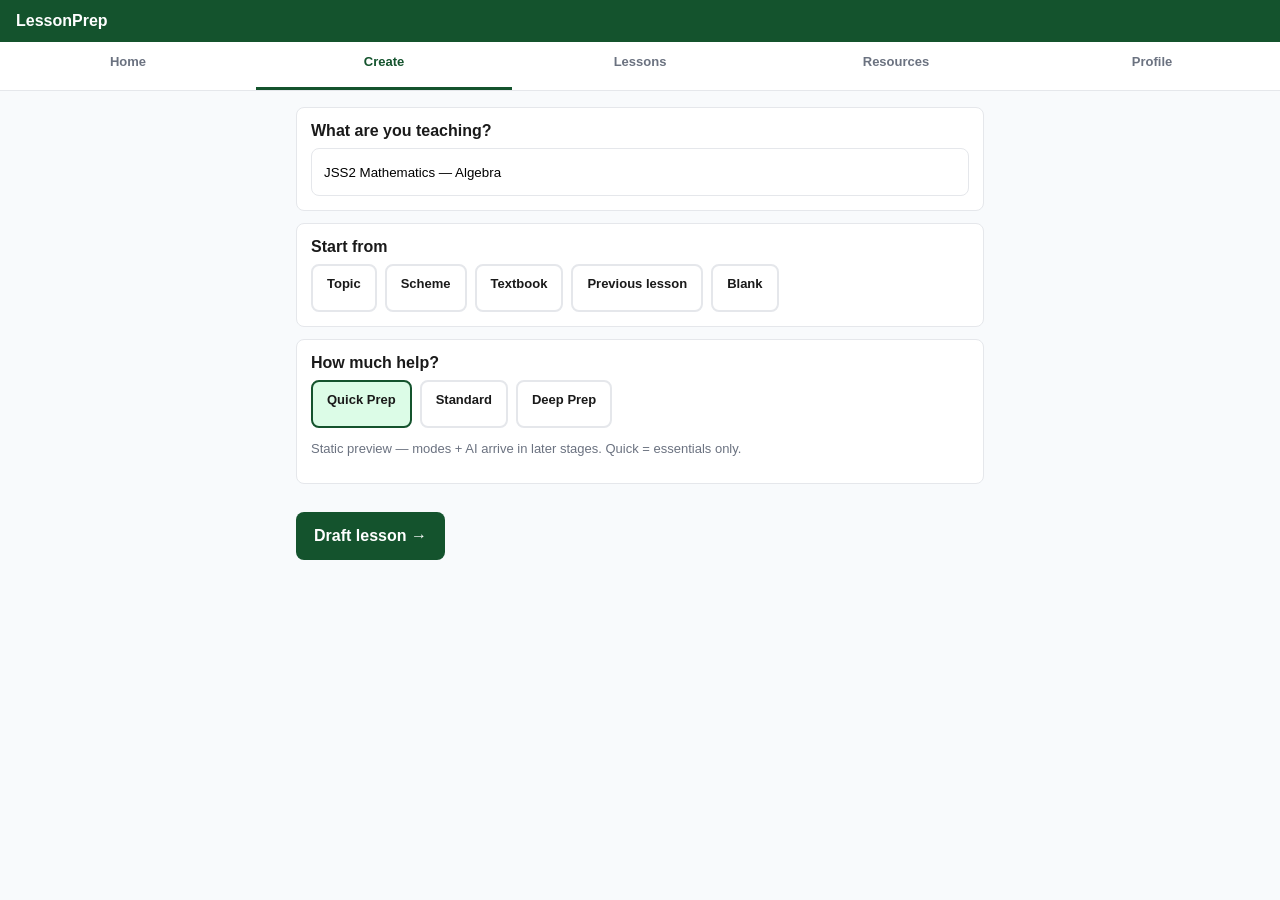
==== app/create.html @ 7714e3ba "Stage 2: static 5-page skeleton with print stylesheet" ====
<!DOCTYPE html>
<html lang="en">
<head>
<meta charset="UTF-8">
<meta name="viewport" content="width=device-width, initial-scale=1.0">
<title>LessonPrep — Create</title>
<link rel="stylesheet" href="styles.css">
</head>
<body>
<header class="appbar">LessonPrep</header>
<nav class="tabs" aria-label="Main">
<a href="index.html">Home</a><a class="on" href="create.html">Create</a><a href="lessons.html">Lessons</a><a href="resources.html">Resources</a><a href="profile.html">Profile</a>
</nav>
<main class="wrap">
<div class="card"><b>What are you teaching?</b><br><input value="JSS2 Mathematics — Algebra" style="width:100%;min-height:48px;border:1px solid var(--line);border-radius:8px;padding:0 12px;margin-top:8px"></div>
<div class="card"><b>Start from</b><div class="chips"><span>Topic</span><span>Scheme</span><span>Textbook</span><span>Previous lesson</span><span>Blank</span></div></div>
<div class="card"><b>How much help?</b><div class="chips"><span class="sel">Quick Prep</span><span>Standard</span><span>Deep Prep</span></div><p class="hint">Static preview — modes + AI arrive in later stages. Quick = essentials only.</p></div>
<p><a class="btn-p" href="lesson.html">Draft lesson →</a></p>
</main>
</body>
</html>
---- app/styles.css ----
:root{--primary:#14532d;--accent:#f59e0b;--ink:#1a1a1a;--muted:#6b7280;--line:#e5e7eb;--bg:#f8fafc;--card:#fff;--radius:8px}
*{box-sizing:border-box}body{margin:0;font-family:"Segoe UI",Arial,sans-serif;background:var(--bg);color:var(--ink)}
.appbar{background:var(--primary);color:#fff;padding:12px 16px;font-weight:800}.appbar .sub{font-weight:400;font-size:12px;opacity:.8}
.tabs{display:flex;background:#fff;border-bottom:1px solid var(--line)}.tabs a{flex:1;text-align:center;padding:12px 4px;min-height:48px;font-size:13px;font-weight:700;color:var(--muted);text-decoration:none}.tabs a.on{color:var(--primary);border-bottom:3px solid var(--primary)}
.wrap{max-width:720px;margin:0 auto;padding:16px;display:grid;gap:12px}
.card{background:var(--card);border:1px solid var(--line);border-radius:var(--radius);padding:14px}
.ok{background:#dcfce7;border-color:#14532d}
.btn-p{display:inline-block;background:var(--primary);color:#fff;border:0;border-radius:8px;min-height:48px;line-height:48px;padding:0 18px;font-weight:800;cursor:pointer;text-decoration:none}
.chips{display:flex;flex-wrap:wrap;gap:8px;margin-top:8px}.chips span{border:2px solid var(--line);border-radius:8px;padding:10px 14px;min-height:48px;font-weight:700;font-size:13px}.chips .sel{border-color:var(--primary);background:#dcfce7}
.hint{font-size:13px;color:var(--muted)}
.pill-draft{background:#fef9c3;color:#854d0e;border-radius:999px;padding:2px 8px;font-size:12px;font-weight:700}.pill-ready{background:#dcfce7;color:#166534;border-radius:999px;padding:2px 8px;font-size:12px;font-weight:700}.pill-not{background:#fee2e2;color:#991b1b;border-radius:999px;padding:2px 8px;font-size:12px;font-weight:700}
.print-sheet{background:#fff;border:1px solid var(--line);padding:18px}.print-sheet h1{font-family:Georgia,serif;font-size:18px;text-align:center;margin:0}.print-sheet .center{text-align:center;font-size:13px;color:var(--muted)}.print-sheet ol{font-size:14px}.print-sheet li{margin-bottom:6px}
@media print{
.appbar,.tabs,.no-print,.btn-p{display:none !important}
body{background:#fff}.wrap{max-width:100%;padding:0}.print-sheet{border:0;font-family:Georgia,serif}
}
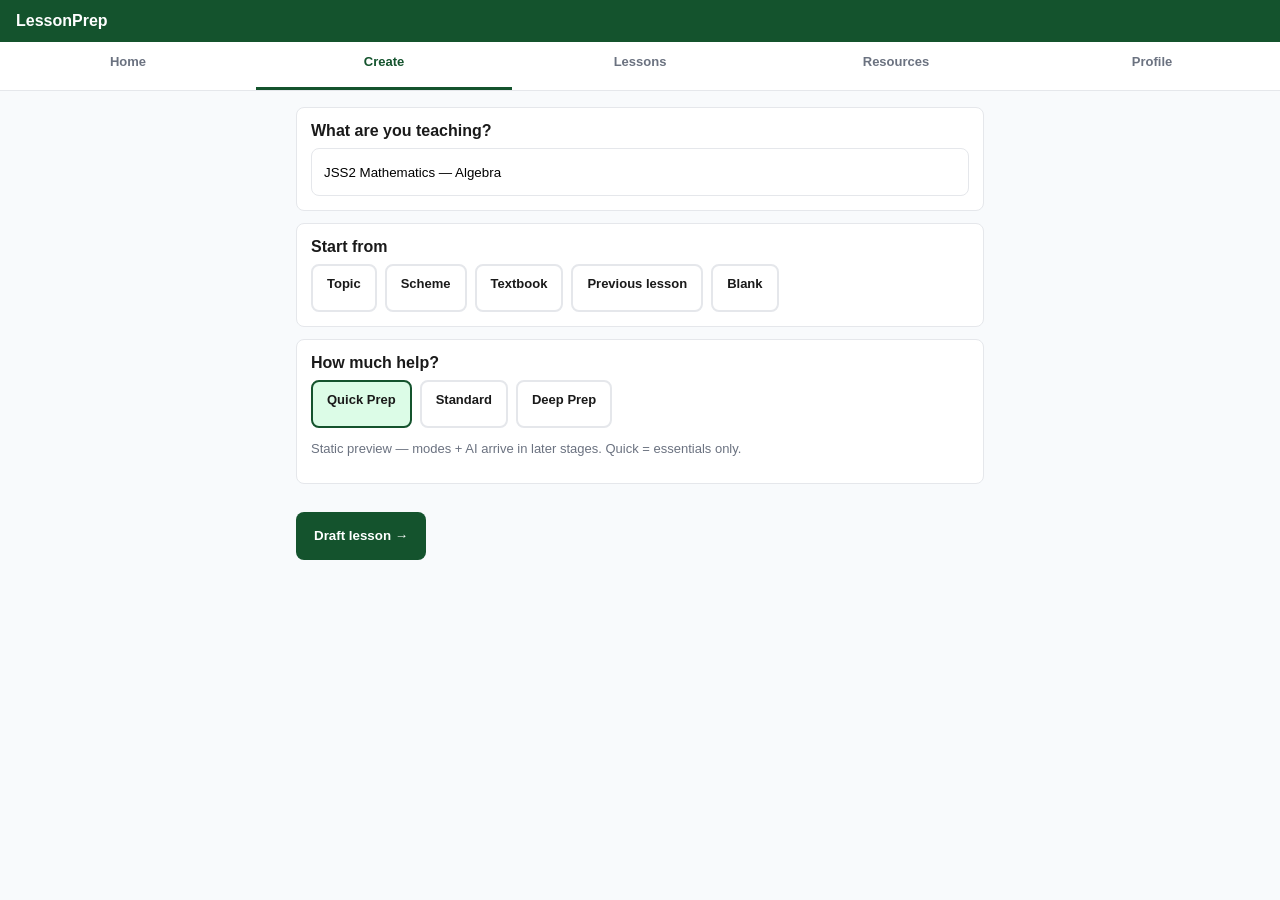
==== commit 4870810a: "Stage 3: interactive editor + localStorage (profiles, CRUD, checklist)" ====
--- a/app/create.html
+++ b/app/create.html
@@ -12,10 +12,18 @@
 <a href="index.html">Home</a><a class="on" href="create.html">Create</a><a href="lessons.html">Lessons</a><a href="resources.html">Resources</a><a href="profile.html">Profile</a>
 </nav>
 <main class="wrap">
-<div class="card"><b>What are you teaching?</b><br><input value="JSS2 Mathematics — Algebra" style="width:100%;min-height:48px;border:1px solid var(--line);border-radius:8px;padding:0 12px;margin-top:8px"></div>
+<div class="card"><b>What are you teaching?</b><br><input id="topic" value="JSS2 Mathematics — Algebra" style="width:100%;min-height:48px;border:1px solid var(--line);border-radius:8px;padding:0 12px;margin-top:8px"></div>
 <div class="card"><b>Start from</b><div class="chips"><span>Topic</span><span>Scheme</span><span>Textbook</span><span>Previous lesson</span><span>Blank</span></div></div>
 <div class="card"><b>How much help?</b><div class="chips"><span class="sel">Quick Prep</span><span>Standard</span><span>Deep Prep</span></div><p class="hint">Static preview — modes + AI arrive in later stages. Quick = essentials only.</p></div>
-<p><a class="btn-p" href="lesson.html">Draft lesson →</a></p>
+<p><button class="btn-p" id="draftBtn">Draft lesson →</button></p>
 </main>
+<script src="app.js"></script>
+<script>
+document.getElementById("draftBtn").addEventListener("click", function(){
+  var t = document.getElementById("topic").value || "Untitled lesson";
+  var l = LP.newLesson(t);
+  location.href = "lesson.html?id=" + l.id;
+});
+</script>
 </body>
 </html>
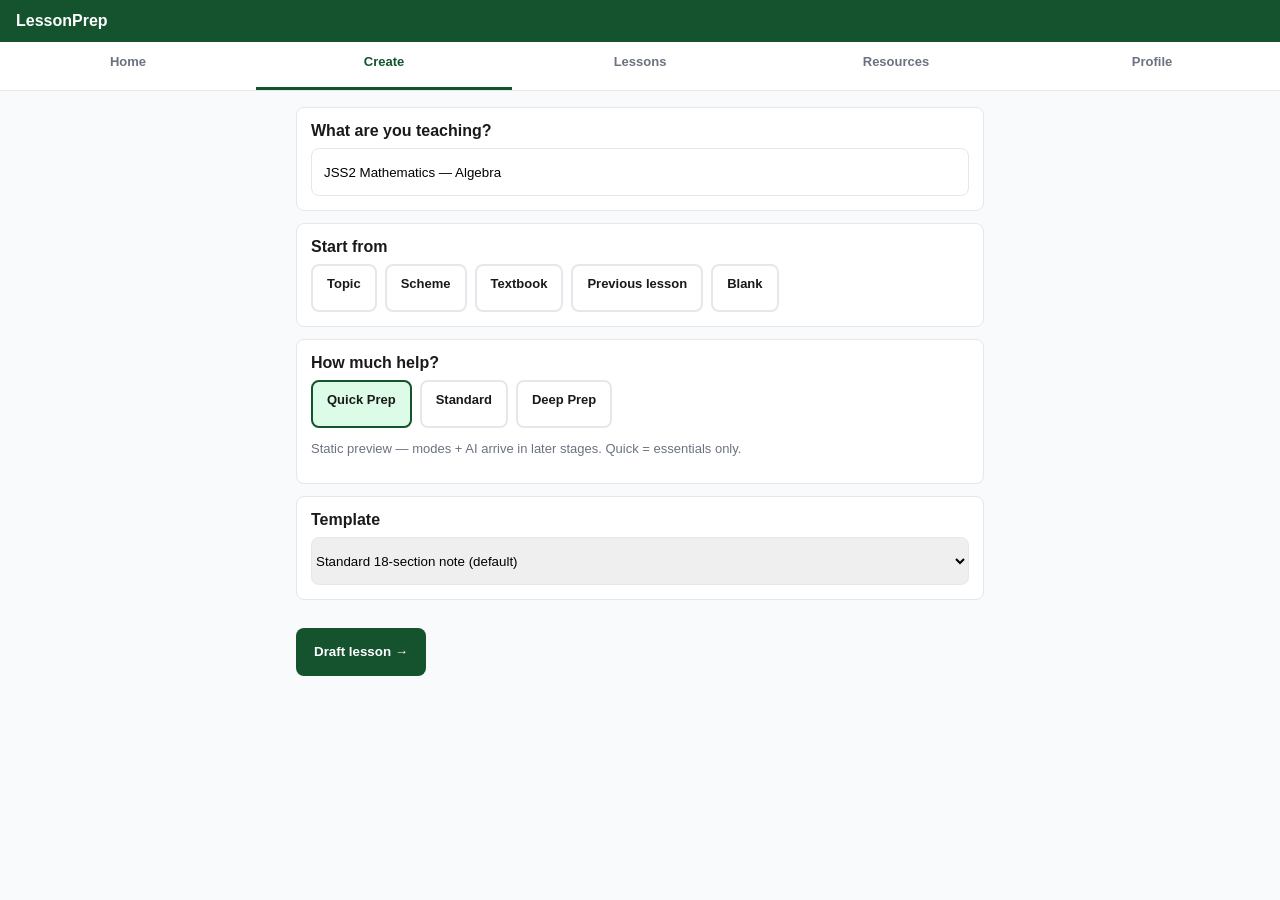
==== commit 3e10740f: "Stage 4: Dexie filing cabinet (versions, templates, schemes, questions, search, favourites)" ====
--- a/app/create.html
+++ b/app/create.html
@@ -15,14 +15,24 @@
 <div class="card"><b>What are you teaching?</b><br><input id="topic" value="JSS2 Mathematics — Algebra" style="width:100%;min-height:48px;border:1px solid var(--line);border-radius:8px;padding:0 12px;margin-top:8px"></div>
 <div class="card"><b>Start from</b><div class="chips"><span>Topic</span><span>Scheme</span><span>Textbook</span><span>Previous lesson</span><span>Blank</span></div></div>
 <div class="card"><b>How much help?</b><div class="chips"><span class="sel">Quick Prep</span><span>Standard</span><span>Deep Prep</span></div><p class="hint">Static preview — modes + AI arrive in later stages. Quick = essentials only.</p></div>
+<div class="card"><b>Template</b><br><select id="tpl" style="width:100%;min-height:48px;border:1px solid var(--line);border-radius:8px;margin-top:8px"><option value="">Standard 18-section note (default)</option></select></div>
 <p><button class="btn-p" id="draftBtn">Draft lesson →</button></p>
 </main>
+<script src="vendor/dexie.min.js"></script>
+<script src="db.js"></script>
 <script src="app.js"></script>
 <script>
-document.getElementById("draftBtn").addEventListener("click", function(){
-  var t = document.getElementById("topic").value || "Untitled lesson";
-  var l = LP.newLesson(t);
-  location.href = "lesson.html?id=" + l.id;
+LP.ready().then(async function(){
+  var sel = document.getElementById("tpl");
+  (await LP.listTemplates()).forEach(function(t){
+    var o = document.createElement("option"); o.value = t.tid; o.textContent = t.name + " (" + t.sections.length + ")";
+    sel.appendChild(o);
+  });
+  document.getElementById("draftBtn").addEventListener("click", async function(){
+    var t = document.getElementById("topic").value || "Untitled lesson";
+    var l = await LP.newLesson(t, document.getElementById("tpl").value || null);
+    location.href = "lesson.html?id=" + l.id;
+  });
 });
 </script>
 </body>
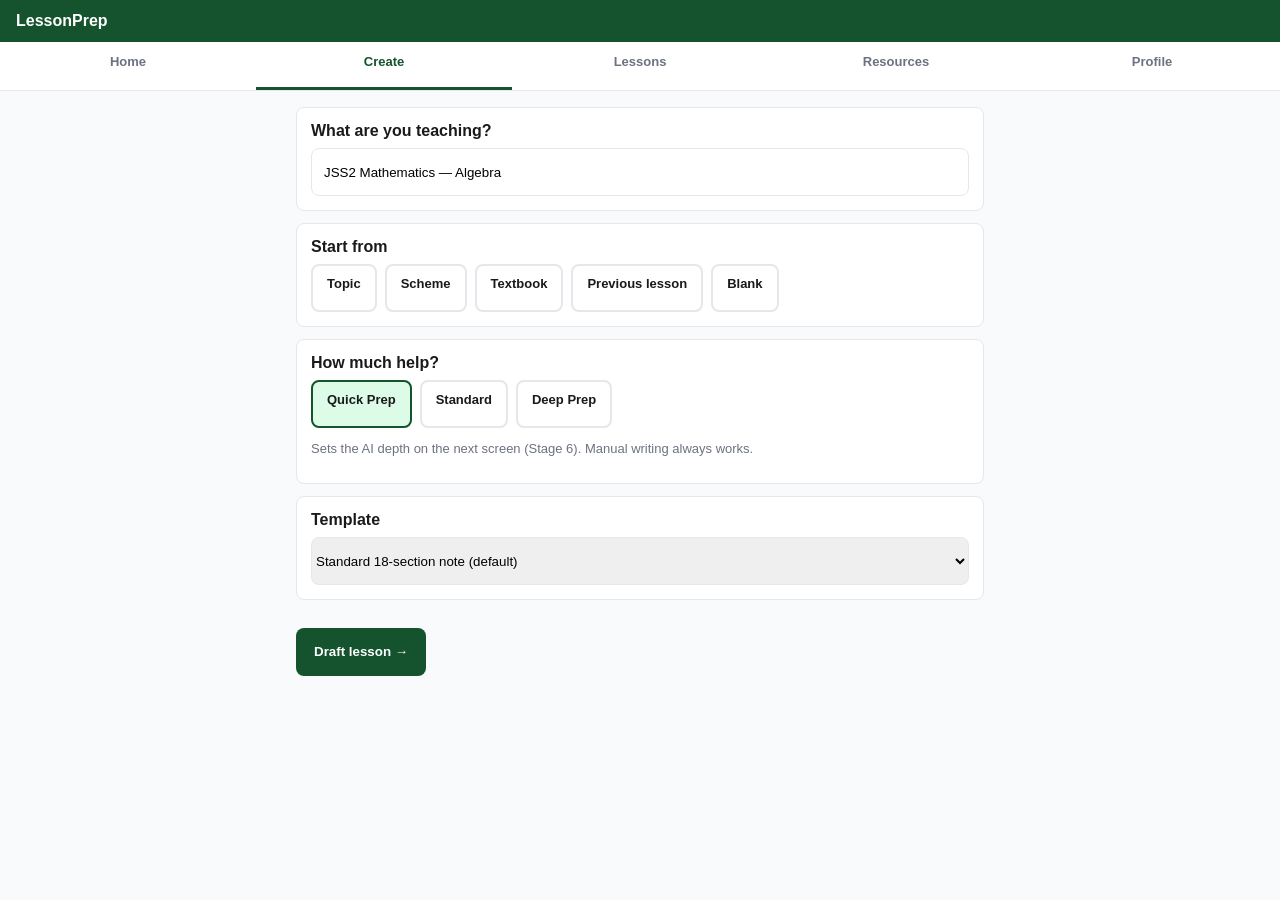
==== commit 635ea9c6: "Stage 6: AI assistant (proxy + amber Accept-Edit-Discard, modes, per-section)" ====
--- a/app/create.html
+++ b/app/create.html
@@ -14,7 +14,7 @@
 <main class="wrap">
 <div class="card"><b>What are you teaching?</b><br><input id="topic" value="JSS2 Mathematics — Algebra" style="width:100%;min-height:48px;border:1px solid var(--line);border-radius:8px;padding:0 12px;margin-top:8px"></div>
 <div class="card"><b>Start from</b><div class="chips"><span>Topic</span><span>Scheme</span><span>Textbook</span><span>Previous lesson</span><span>Blank</span></div></div>
-<div class="card"><b>How much help?</b><div class="chips"><span class="sel">Quick Prep</span><span>Standard</span><span>Deep Prep</span></div><p class="hint">Static preview — modes + AI arrive in later stages. Quick = essentials only.</p></div>
+<div class="card"><b>How much help?</b><div class="chips" id="modes"><span class="sel" data-m="quick">Quick Prep</span><span data-m="standard">Standard</span><span data-m="deep">Deep Prep</span></div><p class="hint">Sets the AI depth on the next screen (Stage 6). Manual writing always works.</p></div>
 <div class="card"><b>Template</b><br><select id="tpl" style="width:100%;min-height:48px;border:1px solid var(--line);border-radius:8px;margin-top:8px"><option value="">Standard 18-section note (default)</option></select></div>
 <p><button class="btn-p" id="draftBtn">Draft lesson →</button></p>
 </main>
@@ -31,7 +31,13 @@
   document.getElementById("draftBtn").addEventListener("click", async function(){
     var t = document.getElementById("topic").value || "Untitled lesson";
     var l = await LP.newLesson(t, document.getElementById("tpl").value || null);
-    location.href = "lesson.html?id=" + l.id;
+    var m = document.querySelector("#modes .sel");
+    location.href = "lesson.html?id=" + l.id + (m ? "&mode=" + m.dataset.m : "");
+  });
+  document.getElementById("modes").addEventListener("click", function(e){
+    if (e.target.tagName !== "SPAN") return;
+    document.querySelectorAll("#modes span").forEach(function(x){ x.classList.remove("sel"); });
+    e.target.classList.add("sel");
   });
 });
 </script>
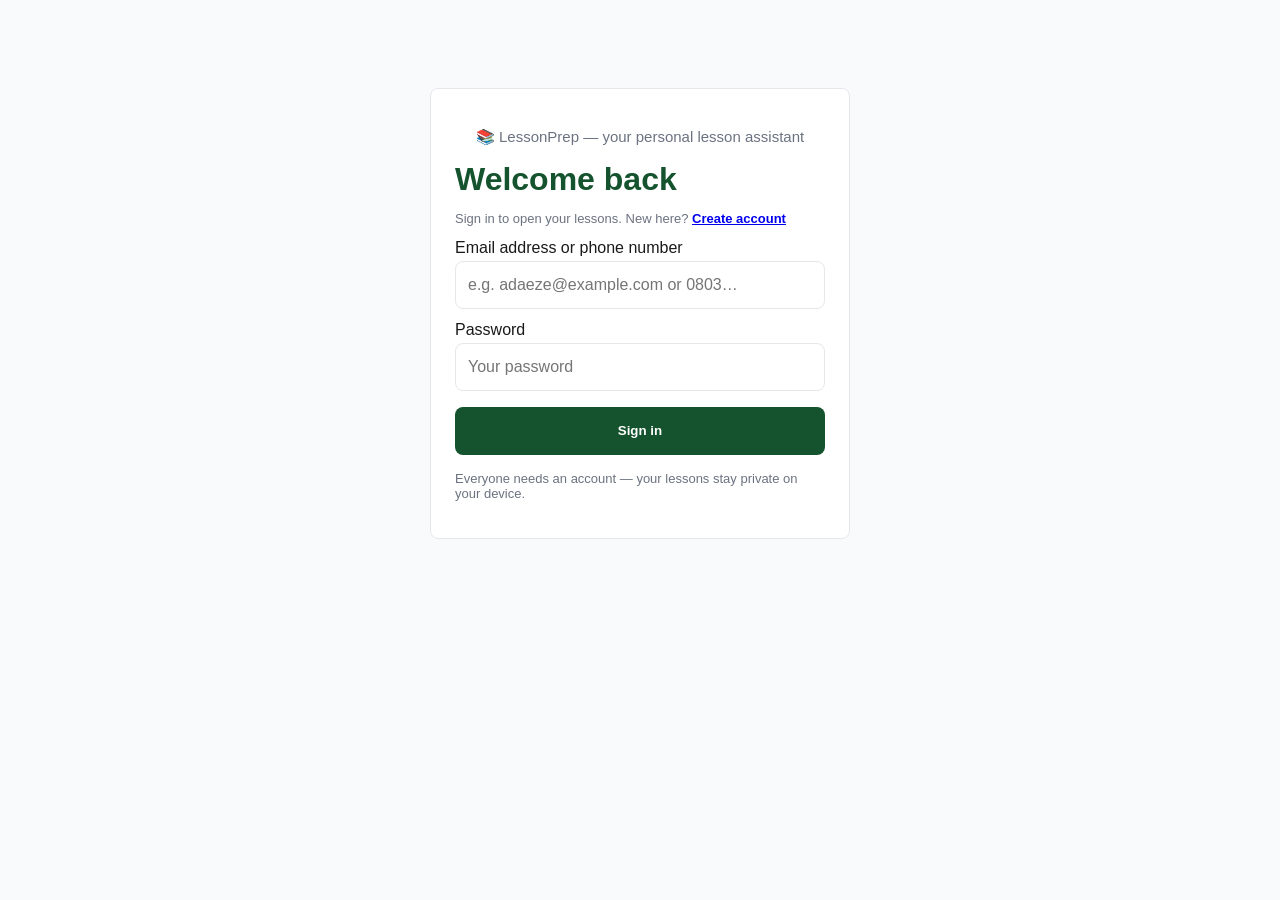
==== commit 8a37063b: "Auth gate: login page, compulsory sign-up, sign-in via email/phone" ====
--- a/app/create.html
+++ b/app/create.html
@@ -5,6 +5,8 @@
 <meta name="viewport" content="width=device-width, initial-scale=1.0">
 <title>LessonPrep — Create</title>
 <link rel="stylesheet" href="styles.css">
+<link rel="manifest" href="manifest.json">
+<meta name="theme-color" content="#14532d">
 </head>
 <body>
 <header class="appbar">LessonPrep</header>
@@ -18,6 +20,7 @@
 <div class="card"><b>Template</b><br><select id="tpl" style="width:100%;min-height:48px;border:1px solid var(--line);border-radius:8px;margin-top:8px"><option value="">Standard 18-section note (default)</option></select></div>
 <p><button class="btn-p" id="draftBtn">Draft lesson →</button></p>
 </main>
+<script src="auth.js"></script>
 <script src="vendor/dexie.min.js"></script>
 <script src="db.js"></script>
 <script src="app.js"></script>
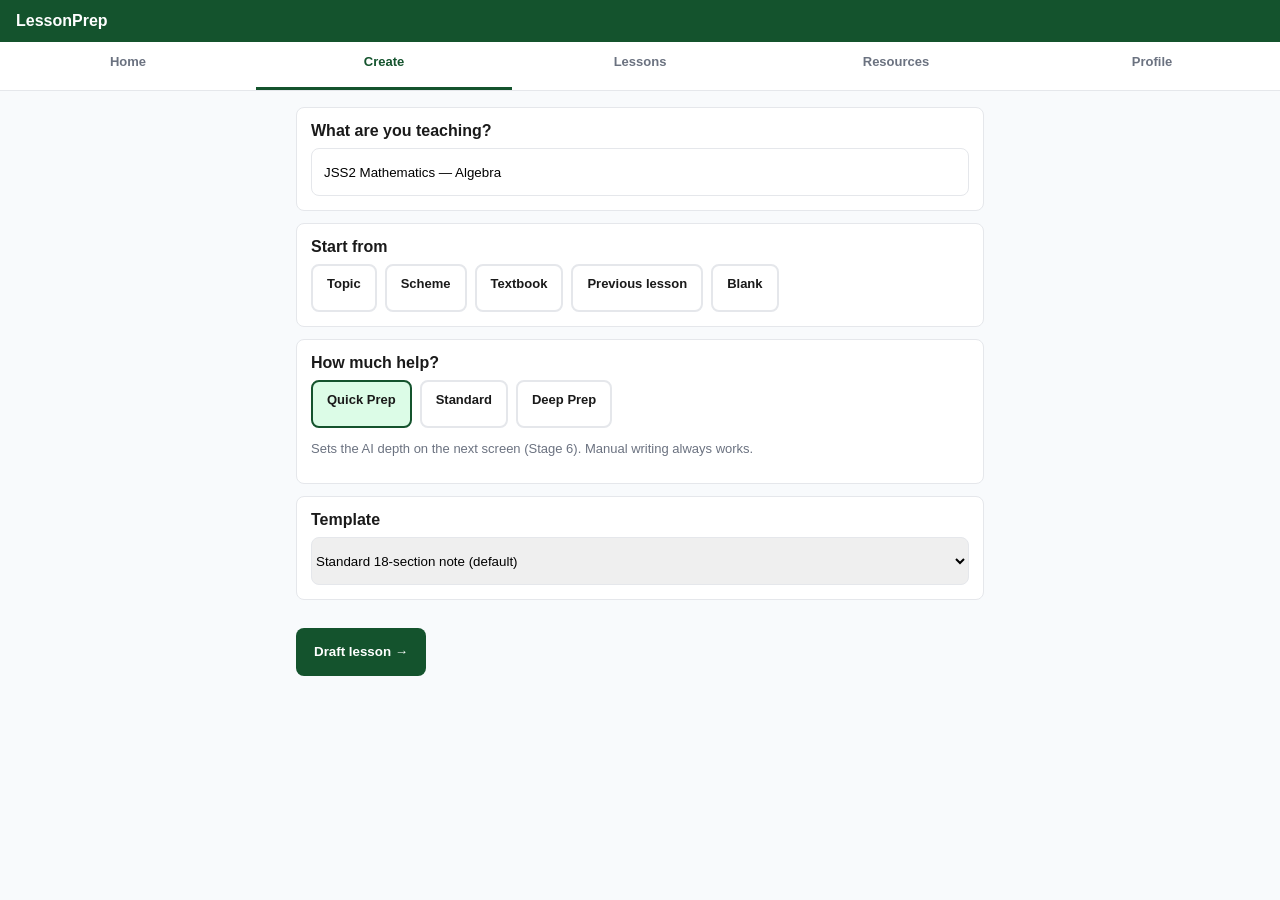
==== commit 046f71c9: "Remove compulsory auth gate (violates private-by-default, single-teacher PRD)" ====
--- a/app/create.html
+++ b/app/create.html
@@ -20,7 +20,6 @@
 <div class="card"><b>Template</b><br><select id="tpl" style="width:100%;min-height:48px;border:1px solid var(--line);border-radius:8px;margin-top:8px"><option value="">Standard 18-section note (default)</option></select></div>
 <p><button class="btn-p" id="draftBtn">Draft lesson →</button></p>
 </main>
-<script src="auth.js"></script>
 <script src="vendor/dexie.min.js"></script>
 <script src="db.js"></script>
 <script src="app.js"></script>
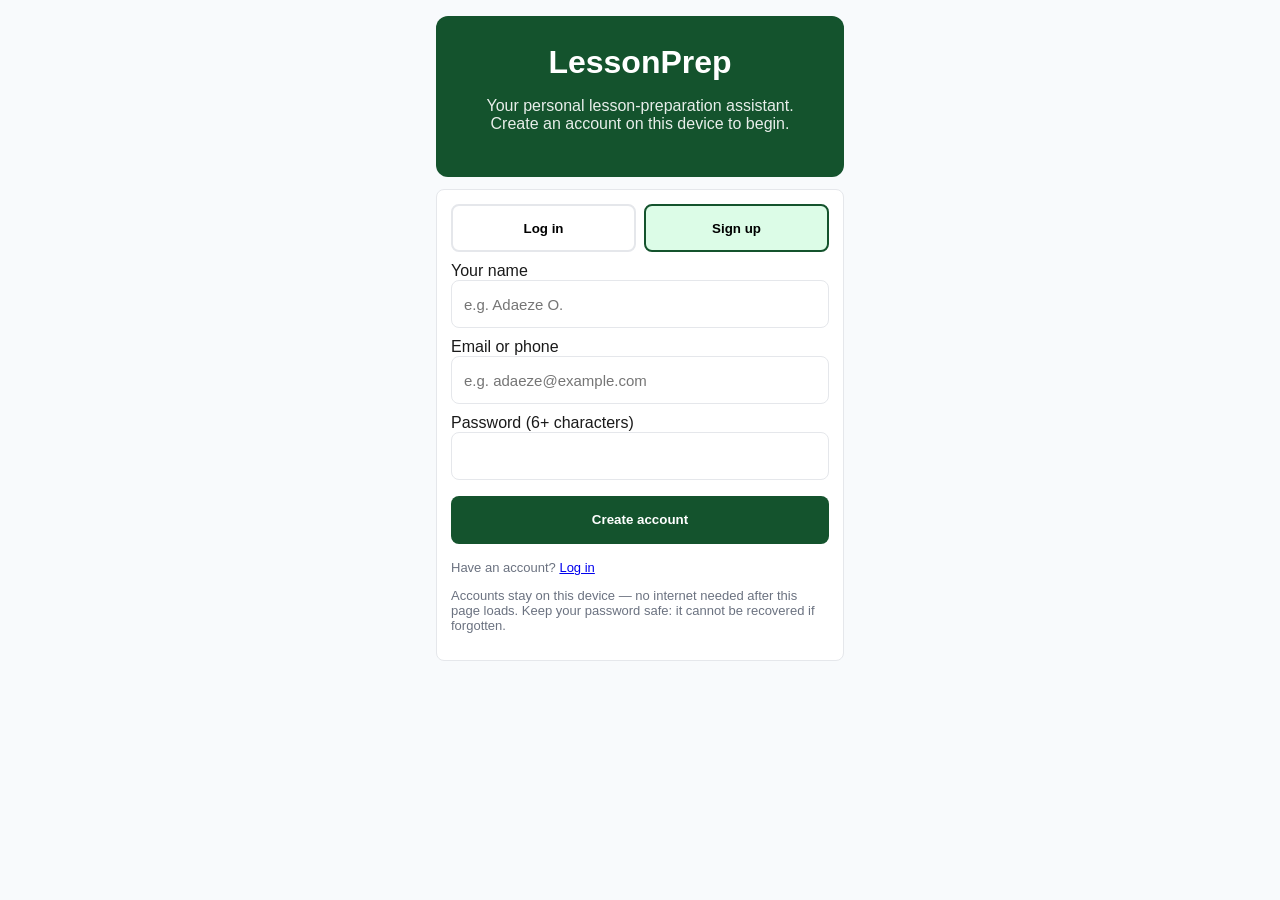
==== commit bae5edad: "Mandatory device-local accounts: login first page, gate all app pages" ====
--- a/app/create.html
+++ b/app/create.html
@@ -9,6 +9,7 @@
 <meta name="theme-color" content="#14532d">
 </head>
 <body>
+<script src="auth.js"></script><script>Auth.require();</script>
 <header class="appbar">LessonPrep</header>
 <nav class="tabs" aria-label="Main">
 <a href="index.html">Home</a><a class="on" href="create.html">Create</a><a href="lessons.html">Lessons</a><a href="resources.html">Resources</a><a href="profile.html">Profile</a>
